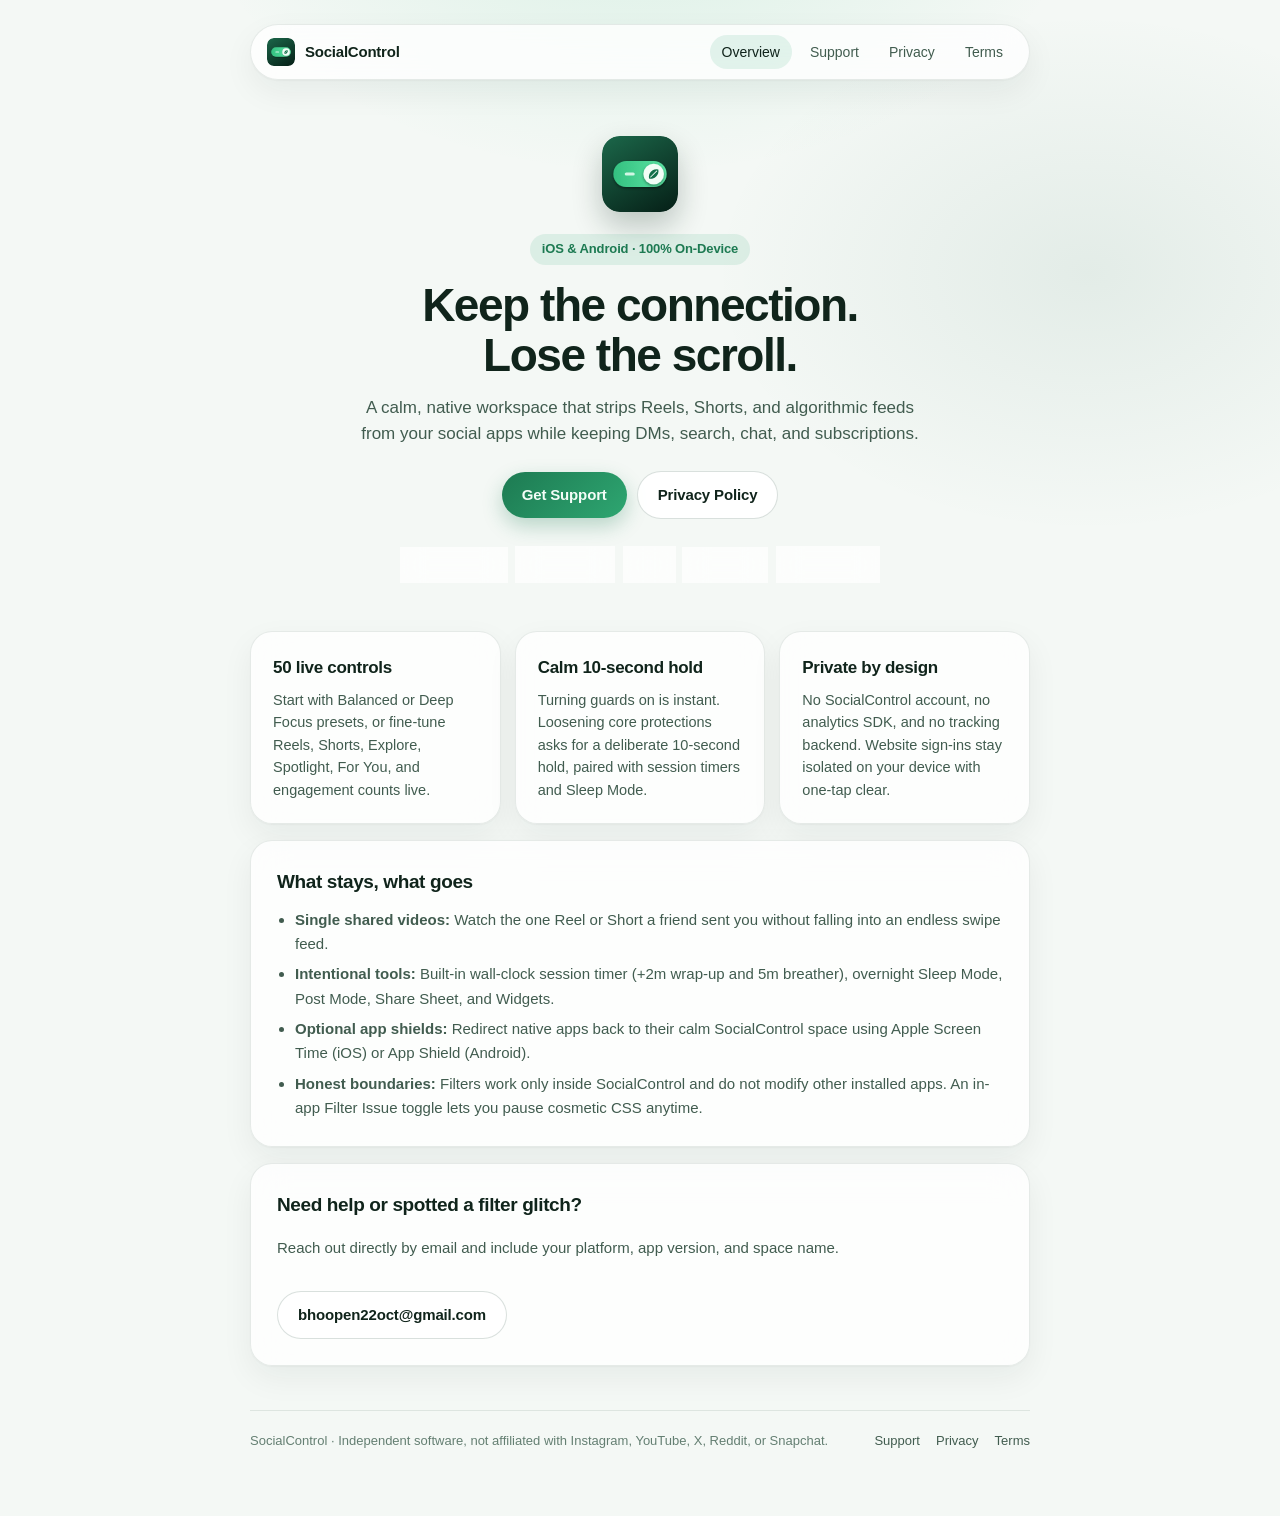
==== index.html @ 46fb8eed "Initial SocialControl landing, support, privacy, and terms site" ====
<!doctype html>
<html lang="en">
<head>
  <meta charset="utf-8">
  <meta name="viewport" content="width=device-width, initial-scale=1">
  <title>SocialControl: Keep the connection. Lose the scroll.</title>
  <meta name="description" content="SocialControl is a calm browsing workspace for iOS and Android that removes Reels, Shorts, and endless feeds while keeping DMs, Search, Chat, and Subscriptions.">
  <link rel="icon" type="image/svg+xml" href="icon.svg">
  <link rel="stylesheet" href="style.css">
</head>
<body>
  <div class="container">
    <header class="topbar">
      <a class="brand" href="./">
        <img src="icon.svg" alt="SocialControl icon">
        <span>SocialControl</span>
      </a>
      <nav class="nav" aria-label="Primary">
        <a href="./" aria-current="page">Overview</a>
        <a href="support.html">Support</a>
        <a href="privacy.html">Privacy</a>
        <a href="terms.html">Terms</a>
      </nav>
    </header>

    <main>
      <section class="hero">
        <img class="hero-icon" src="icon.svg" alt="SocialControl app icon">
        <div class="eyebrow">iOS &amp; Android &middot; 100% On-Device</div>
        <h1>Keep the connection.<br>Lose the scroll.</h1>
        <p class="subtitle">
          A calm, native workspace that strips Reels, Shorts, and algorithmic feeds from your social apps while keeping DMs, search, chat, and subscriptions.
        </p>
        <div class="actions">
          <a class="btn btn-primary" href="support.html">Get Support</a>
          <a class="btn btn-secondary" href="privacy.html">Privacy Policy</a>
        </div>
        <div class="spaces" aria-label="Supported spaces">
          <span class="space-pill"><span class="dot dot-ig"></span>Instagram</span>
          <span class="space-pill"><span class="dot dot-yt"></span>YouTube</span>
          <span class="space-pill"><span class="dot dot-x"></span>X</span>
          <span class="space-pill"><span class="dot dot-rd"></span>Reddit</span>
          <span class="space-pill"><span class="dot dot-sc"></span>Snapchat</span>
        </div>
      </section>

      <section class="grid" aria-label="Key capabilities">
        <article class="card">
          <h2>50 live controls</h2>
          <p>Start with Balanced or Deep Focus presets, or fine-tune Reels, Shorts, Explore, Spotlight, For You, and engagement counts live.</p>
        </article>
        <article class="card">
          <h2>Calm 10-second hold</h2>
          <p>Turning guards on is instant. Loosening core protections asks for a deliberate 10-second hold, paired with session timers and Sleep Mode.</p>
        </article>
        <article class="card">
          <h2>Private by design</h2>
          <p>No SocialControl account, no analytics SDK, and no tracking backend. Website sign-ins stay isolated on your device with one-tap clear.</p>
        </article>
      </section>

      <section class="section-card">
        <h2>What stays, what goes</h2>
        <ul>
          <li><strong>Single shared videos:</strong> Watch the one Reel or Short a friend sent you without falling into an endless swipe feed.</li>
          <li><strong>Intentional tools:</strong> Built-in wall-clock session timer (+2m wrap-up and 5m breather), overnight Sleep Mode, Post Mode, Share Sheet, and Widgets.</li>
          <li><strong>Optional app shields:</strong> Redirect native apps back to their calm SocialControl space using Apple Screen Time (iOS) or App Shield (Android).</li>
          <li><strong>Honest boundaries:</strong> Filters work only inside SocialControl and do not modify other installed apps. An in-app Filter Issue toggle lets you pause cosmetic CSS anytime.</li>
        </ul>
      </section>

      <section class="section-card support-box">
        <div>
          <h2>Need help or spotted a filter glitch?</h2>
          <p>Reach out directly by email and include your platform, app version, and space name.</p>
        </div>
        <a class="btn btn-secondary" href="mailto:bhoopen22oct@gmail.com">bhoopen22oct@gmail.com</a>
      </section>
    </main>

    <footer>
      <span>SocialControl &middot; Independent software, not affiliated with Instagram, YouTube, X, Reddit, or Snapchat.</span>
      <div class="links">
        <a href="support.html">Support</a>
        <a href="privacy.html">Privacy</a>
        <a href="terms.html">Terms</a>
      </div>
    </footer>
  </div>
</body>
</html>
---- style.css ----
:root {
  --bg: #f4f8f5;
  --bg-glow-1: rgba(52, 192, 128, 0.14);
  --bg-glow-2: rgba(26, 98, 70, 0.08);
  --surface: rgba(255, 255, 255, 0.78);
  --surface-strong: rgba(255, 255, 255, 0.92);
  --border: rgba(20, 64, 46, 0.10);
  --border-strong: rgba(20, 64, 46, 0.16);
  --text: #10241b;
  --text-secondary: #415c4f;
  --text-tertiary: #647f72;
  --accent: #1d7a52;
  --accent-bright: #2ea671;
  --accent-soft: rgba(46, 166, 113, 0.12);
  --pill-bg: rgba(255, 255, 255, 0.72);
  --shadow: 0 12px 32px rgba(10, 36, 26, 0.06), 0 1px 2px rgba(10, 36, 26, 0.04);
  --radius-card: 22px;
  --radius-pill: 999px;
}

@media (prefers-color-scheme: dark) {
  :root {
    --bg: #07130e;
    --bg-glow-1: rgba(52, 192, 128, 0.18);
    --bg-glow-2: rgba(26, 98, 70, 0.22);
    --surface: rgba(16, 36, 28, 0.66);
    --surface-strong: rgba(20, 44, 34, 0.86);
    --border: rgba(222, 250, 236, 0.10);
    --border-strong: rgba(222, 250, 236, 0.18);
    --text: #eef9f3;
    --text-secondary: #a8c4b6;
    --text-tertiary: #7b9a8b;
    --accent: #45d18f;
    --accent-bright: #5ce4a4;
    --accent-soft: rgba(69, 209, 143, 0.14);
    --pill-bg: rgba(20, 46, 35, 0.72);
    --shadow: 0 16px 40px rgba(0, 0, 0, 0.36), 0 1px 2px rgba(0, 0, 0, 0.24);
  }
}

*, *::before, *::after {
  box-sizing: border-box;
}

html {
  -webkit-text-size-adjust: 100%;
  color-scheme: light dark;
}

body {
  margin: 0;
  min-height: 100vh;
  font-family: -apple-system, BlinkMacSystemFont, "SF Pro Display", "SF Pro Text", "Segoe UI", Roboto, Helvetica, Arial, sans-serif;
  font-size: 16px;
  line-height: 1.6;
  color: var(--text);
  background:
    radial-gradient(640px 420px at 50% -120px, var(--bg-glow-1), transparent 70%),
    radial-gradient(520px 360px at 85% 18%, var(--bg-glow-2), transparent 72%),
    var(--bg);
  -webkit-font-smoothing: antialiased;
}

a {
  color: var(--accent);
  text-decoration: none;
}

a:hover {
  text-decoration: underline;
  text-underline-offset: 3px;
}

.container {
  width: 100%;
  max-width: 820px;
  margin: 0 auto;
  padding: 24px 20px 64px;
}

/* Top navigation bar */
.topbar {
  display: flex;
  align-items: center;
  justify-content: space-between;
  gap: 16px;
  padding: 10px 14px;
  margin-bottom: 44px;
  background: var(--surface);
  border: 1px solid var(--border);
  border-radius: var(--radius-pill);
  backdrop-filter: blur(18px);
  -webkit-backdrop-filter: blur(18px);
  box-shadow: var(--shadow);
}

.brand {
  display: inline-flex;
  align-items: center;
  gap: 10px;
  color: var(--text);
  font-weight: 650;
  font-size: 15px;
  letter-spacing: -0.015em;
  text-decoration: none;
  padding-left: 2px;
}

.brand:hover {
  text-decoration: none;
}

.brand img {
  width: 28px;
  height: 28px;
  border-radius: 7px;
  display: block;
}

.nav {
  display: flex;
  align-items: center;
  gap: 6px;
  flex-wrap: wrap;
}

.nav a {
  color: var(--text-secondary);
  font-size: 14px;
  font-weight: 500;
  padding: 6px 12px;
  border-radius: var(--radius-pill);
  transition: background 0.15s ease, color 0.15s ease;
}

.nav a:hover,
.nav a[aria-current="page"] {
  color: var(--text);
  background: var(--accent-soft);
  text-decoration: none;
}

/* Hero */
.hero {
  text-align: center;
  padding: 12px 0 36px;
}

.hero-icon {
  width: 76px;
  height: 76px;
  border-radius: 18px;
  box-shadow: 0 14px 30px rgba(7, 36, 26, 0.24);
  margin: 0 auto 22px;
  display: block;
}

.eyebrow {
  display: inline-flex;
  align-items: center;
  gap: 7px;
  padding: 5px 12px;
  border-radius: var(--radius-pill);
  background: var(--accent-soft);
  color: var(--accent);
  font-size: 13px;
  font-weight: 600;
  letter-spacing: -0.01em;
  margin-bottom: 16px;
}

h1 {
  margin: 0 auto 14px;
  max-width: 620px;
  font-size: clamp(32px, 6vw, 46px);
  line-height: 1.08;
  letter-spacing: -0.032em;
  font-weight: 730;
}

.subtitle {
  margin: 0 auto 24px;
  max-width: 560px;
  font-size: 17px;
  line-height: 1.55;
  color: var(--text-secondary);
}

.actions {
  display: flex;
  justify-content: center;
  align-items: center;
  gap: 10px;
  flex-wrap: wrap;
  margin-bottom: 28px;
}

.btn {
  display: inline-flex;
  align-items: center;
  justify-content: center;
  gap: 8px;
  padding: 11px 20px;
  border-radius: var(--radius-pill);
  font-size: 15px;
  font-weight: 600;
  letter-spacing: -0.01em;
  text-decoration: none;
  transition: transform 0.12s ease, opacity 0.15s ease;
}

.btn:hover {
  text-decoration: none;
  transform: translateY(-1px);
}

.btn-primary {
  background: linear-gradient(135deg, #1d7a52, #2ea671);
  color: #f3fdf7;
  box-shadow: 0 8px 20px rgba(29, 122, 82, 0.28);
}

.btn-secondary {
  background: var(--surface-strong);
  color: var(--text);
  border: 1px solid var(--border-strong);
}

/* Platform pills */
.spaces {
  display: flex;
  justify-content: center;
  flex-wrap: wrap;
  gap: 8px;
}

.space-pill {
  display: inline-flex;
  align-items: center;
  gap: 7px;
  padding: 6px 13px;
  border-radius: var(--radius-pill);
  background: var(--pill-bg);
  border: 1px solid var(--border);
  font-size: 13.5px;
  font-weight: 550;
  color: var(--text-secondary);
  backdrop-filter: blur(12px);
  -webkit-backdrop-filter: blur(12px);
}

.dot {
  width: 8px;
  height: 8px;
  border-radius: 50%;
  flex: none;
}

.dot-ig { background: #de407a; }
.dot-yt { background: #d92940; }
.dot-x { background: var(--text); }
.dot-rd { background: #db4f1f; }
.dot-sc { background: #cc9e00; }

/* Glass cards */
.grid {
  display: grid;
  grid-template-columns: repeat(3, minmax(0, 1fr));
  gap: 14px;
  margin-top: 12px;
}

.card {
  padding: 22px;
  border-radius: var(--radius-card);
  background: var(--surface);
  border: 1px solid var(--border);
  backdrop-filter: blur(18px);
  -webkit-backdrop-filter: blur(18px);
  box-shadow: var(--shadow);
}

.card h2 {
  margin: 0 0 8px;
  font-size: 17px;
  font-weight: 660;
  letter-spacing: -0.018em;
}

.card p {
  margin: 0;
  font-size: 14.5px;
  line-height: 1.55;
  color: var(--text-secondary);
}

.section-card {
  margin-top: 16px;
  padding: 26px;
  border-radius: var(--radius-card);
  background: var(--surface);
  border: 1px solid var(--border);
  backdrop-filter: blur(18px);
  -webkit-backdrop-filter: blur(18px);
  box-shadow: var(--shadow);
}

.section-card h2 {
  margin: 0 0 10px;
  font-size: 19px;
  font-weight: 680;
  letter-spacing: -0.02em;
}

.section-card p,
.section-card li {
  color: var(--text-secondary);
  font-size: 15px;
  line-height: 1.62;
}

.section-card ul {
  margin: 10px 0 0;
  padding-left: 18px;
}

.section-card li + li {
  margin-top: 6px;
}

/* Legal / doc pages */
.doc-header {
  margin-bottom: 24px;
}

.doc-header h1 {
  margin: 0 0 8px;
  max-width: none;
  font-size: clamp(28px, 5vw, 36px);
}

.meta {
  font-size: 14px;
  color: var(--text-tertiary);
  margin: 0;
}

.doc-body h2 {
  margin: 26px 0 8px;
  font-size: 18px;
  font-weight: 670;
  letter-spacing: -0.015em;
  color: var(--text);
}

.doc-body h2:first-child {
  margin-top: 0;
}

.doc-body p {
  margin: 0 0 12px;
  color: var(--text-secondary);
  font-size: 15.5px;
  line-height: 1.68;
}

.doc-body p:last-child {
  margin-bottom: 0;
}

code {
  font-family: ui-monospace, SFMono-Regular, Menlo, Monaco, Consolas, monospace;
  font-size: 0.88em;
  padding: 2px 6px;
  border-radius: 6px;
  background: var(--accent-soft);
  color: var(--text);
}

.support-box {
  display: flex;
  align-items: center;
  justify-content: space-between;
  gap: 16px;
  flex-wrap: wrap;
}

/* Footer */
footer {
  margin-top: 44px;
  padding-top: 20px;
  border-top: 1px solid var(--border);
  display: flex;
  align-items: center;
  justify-content: space-between;
  gap: 12px;
  flex-wrap: wrap;
  font-size: 13px;
  color: var(--text-tertiary);
}

footer .links {
  display: flex;
  gap: 16px;
  flex-wrap: wrap;
}

footer a {
  color: var(--text-secondary);
}

@media (max-width: 720px) {
  .grid {
    grid-template-columns: 1fr;
  }
  .topbar {
    border-radius: 20px;
    flex-wrap: wrap;
    margin-bottom: 32px;
  }
  .container {
    padding: 16px 16px 48px;
  }
}
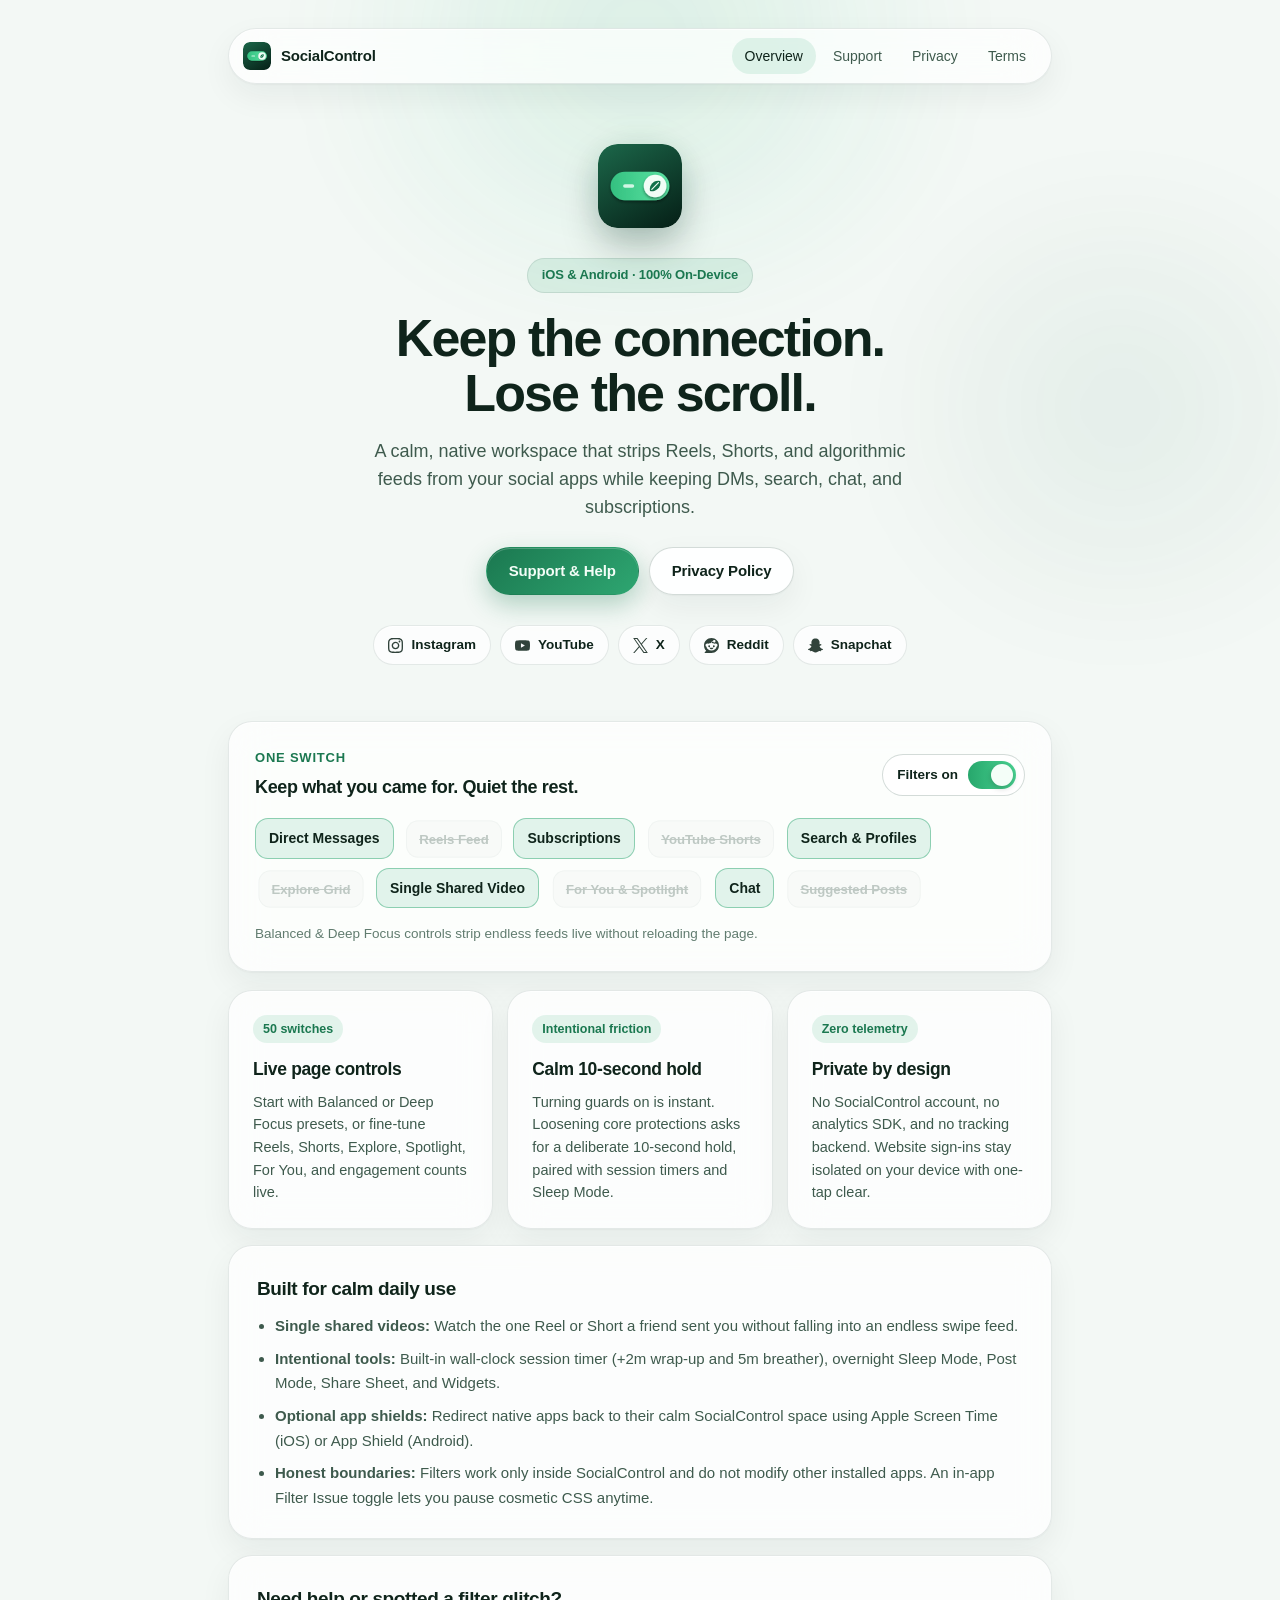
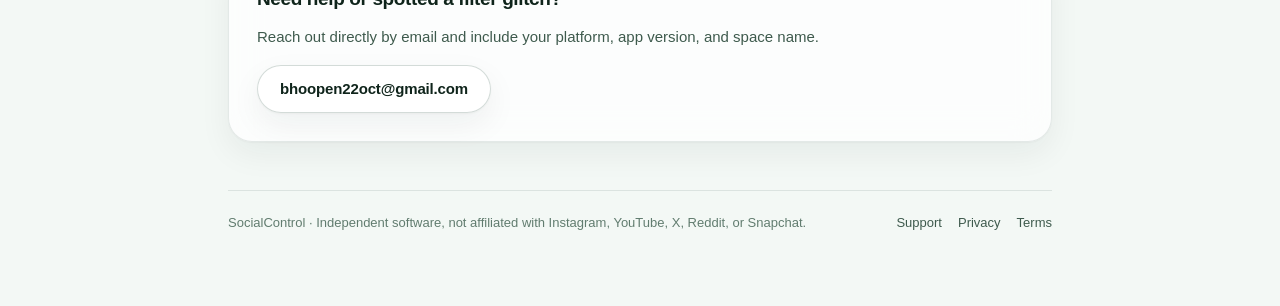
==== commit 59a69fee: "Add monochrome platform icons, responsive layout, animations, and interactive filter switch" ====
--- a/index.html
+++ b/index.html
@@ -9,6 +9,7 @@
   <link rel="stylesheet" href="style.css">
 </head>
 <body>
+  <div class="ambient" aria-hidden="true"></div>
   <div class="container">
     <header class="topbar">
       <a class="brand" href="./">
@@ -25,42 +26,90 @@
 
     <main>
       <section class="hero">
-        <img class="hero-icon" src="icon.svg" alt="SocialControl app icon">
-        <div class="eyebrow">iOS &amp; Android &middot; 100% On-Device</div>
-        <h1>Keep the connection.<br>Lose the scroll.</h1>
-        <p class="subtitle">
+        <div class="hero-icon-wrap enter" style="--d:0ms">
+          <img class="hero-icon" src="icon.svg" alt="SocialControl app icon">
+        </div>
+        <div class="enter" style="--d:70ms">
+          <span class="eyebrow">iOS &amp; Android &middot; 100% On-Device</span>
+        </div>
+        <h1 class="enter" style="--d:130ms">Keep the connection.<br>Lose the scroll.</h1>
+        <p class="subtitle enter" style="--d:190ms">
           A calm, native workspace that strips Reels, Shorts, and algorithmic feeds from your social apps while keeping DMs, search, chat, and subscriptions.
         </p>
-        <div class="actions">
-          <a class="btn btn-primary" href="support.html">Get Support</a>
+        <div class="actions enter" style="--d:250ms">
+          <a class="btn btn-primary" href="support.html">Support &amp; Help</a>
           <a class="btn btn-secondary" href="privacy.html">Privacy Policy</a>
         </div>
-        <div class="spaces" aria-label="Supported spaces">
-          <span class="space-pill"><span class="dot dot-ig"></span>Instagram</span>
-          <span class="space-pill"><span class="dot dot-yt"></span>YouTube</span>
-          <span class="space-pill"><span class="dot dot-x"></span>X</span>
-          <span class="space-pill"><span class="dot dot-rd"></span>Reddit</span>
-          <span class="space-pill"><span class="dot dot-sc"></span>Snapchat</span>
+        <div class="spaces enter" style="--d:310ms" aria-label="Supported spaces">
+          <span class="space-pill">
+            <svg viewBox="0 0 24 24" aria-hidden="true"><path d="M7.0301.084c-1.2768.0602-2.1487.264-2.911.5634-.7888.3075-1.4575.72-2.1228 1.3877-.6652.6677-1.075 1.3368-1.3802 2.127-.2954.7638-.4956 1.6365-.552 2.914-.0564 1.2775-.0689 1.6882-.0626 4.947.0062 3.2586.0206 3.6671.0825 4.9473.061 1.2765.264 2.1482.5635 2.9107.308.7889.72 1.4573 1.388 2.1228.6679.6655 1.3365 1.0743 2.1285 1.38.7632.295 1.6361.4961 2.9134.552 1.2773.056 1.6884.069 4.9462.0627 3.2578-.0062 3.668-.0207 4.9478-.0814 1.28-.0607 2.147-.2652 2.9098-.5633.7889-.3086 1.4578-.72 2.1228-1.3881.665-.6682 1.0745-1.3378 1.3795-2.1284.2957-.7632.4966-1.636.552-2.9124.056-1.2809.0692-1.6898.063-4.948-.0063-3.2583-.021-3.6668-.0817-4.9465-.0607-1.2797-.264-2.1487-.5633-2.9117-.3084-.7889-.72-1.4568-1.3876-2.1228C21.2982 1.33 20.628.9208 19.8378.6165 19.074.321 18.2017.1197 16.9244.0645 15.6471.0093 15.236-.005 11.977.0014 8.718.0076 8.31.0215 7.0301.0839m.1402 21.6932c-1.17-.0509-1.8053-.2453-2.2287-.408-.5606-.216-.96-.4771-1.3819-.895-.422-.4178-.6811-.8186-.9-1.378-.1644-.4234-.3624-1.058-.4171-2.228-.0595-1.2645-.072-1.6442-.079-4.848-.007-3.2037.0053-3.583.0607-4.848.05-1.169.2456-1.805.408-2.2282.216-.5613.4762-.96.895-1.3816.4188-.4217.8184-.6814 1.3783-.9003.423-.1651 1.0575-.3614 2.227-.4171 1.2655-.06 1.6447-.072 4.848-.079 3.2033-.007 3.5835.005 4.8495.0608 1.169.0508 1.8053.2445 2.228.408.5608.216.96.4754 1.3816.895.4217.4194.6816.8176.9005 1.3787.1653.4217.3617 1.056.4169 2.2263.0602 1.2655.0739 1.645.0796 4.848.0058 3.203-.0055 3.5834-.061 4.848-.051 1.17-.245 1.8055-.408 2.2294-.216.5604-.4763.96-.8954 1.3814-.419.4215-.8181.6811-1.3783.9-.4224.1649-1.0577.3617-2.2262.4174-1.2656.0595-1.6448.072-4.8493.079-3.2045.007-3.5825-.006-4.848-.0608M16.953 5.5864A1.44 1.44 0 1 0 18.39 4.144a1.44 1.44 0 0 0-1.437 1.4424M5.8385 12.012c.0067 3.4032 2.7706 6.1557 6.173 6.1493 3.4026-.0065 6.157-2.7701 6.1506-6.1733-.0065-3.4032-2.771-6.1565-6.174-6.1498-3.403.0067-6.156 2.771-6.1496 6.1738M8 12.0077a4 4 0 1 1 4.008 3.9921A3.9996 3.9996 0 0 1 8 12.0077"/></svg>
+            Instagram
+          </span>
+          <span class="space-pill">
+            <svg viewBox="0 0 24 24" aria-hidden="true"><path d="M23.498 6.186a3.016 3.016 0 0 0-2.122-2.136C19.505 3.545 12 3.545 12 3.545s-7.505 0-9.377.505A3.017 3.017 0 0 0 .502 6.186C0 8.07 0 12 0 12s0 3.93.502 5.814a3.016 3.016 0 0 0 2.122 2.136c1.871.505 9.376.505 9.376.505s7.505 0 9.377-.505a3.015 3.015 0 0 0 2.122-2.136C24 15.93 24 12 24 12s0-3.93-.502-5.814zM9.545 15.568V8.432L15.818 12l-6.273 3.568z"/></svg>
+            YouTube
+          </span>
+          <span class="space-pill">
+            <svg viewBox="0 0 24 24" aria-hidden="true"><path d="M14.234 10.162 22.977 0h-2.072l-7.591 8.824L7.251 0H.258l9.168 13.343L.258 24H2.33l8.016-9.318L16.749 24h6.993zm-2.837 3.299-.929-1.329L3.076 1.56h3.182l5.965 8.532.929 1.329 7.754 11.09h-3.182z"/></svg>
+            X
+          </span>
+          <span class="space-pill">
+            <svg viewBox="0 0 24 24" aria-hidden="true"><path d="M12 0C5.373 0 0 5.373 0 12c0 3.314 1.343 6.314 3.515 8.485l-2.286 2.286C.775 23.225 1.097 24 1.738 24H12c6.627 0 12-5.373 12-12S18.627 0 12 0Zm4.388 3.199c1.104 0 1.999.895 1.999 1.999 0 1.105-.895 2-1.999 2-.946 0-1.739-.657-1.947-1.539v.002c-1.147.162-2.032 1.15-2.032 2.341v.007c1.776.067 3.4.567 4.686 1.363.473-.363 1.064-.58 1.707-.58 1.547 0 2.802 1.254 2.802 2.802 0 1.117-.655 2.081-1.601 2.531-.088 3.256-3.637 5.876-7.997 5.876-4.361 0-7.905-2.617-7.998-5.87-.954-.447-1.614-1.415-1.614-2.538 0-1.548 1.255-2.802 2.803-2.802.645 0 1.239.218 1.712.585 1.275-.79 2.881-1.291 4.64-1.365v-.01c0-1.663 1.263-3.034 2.88-3.207.188-.911.993-1.595 1.959-1.595Zm-8.085 8.376c-.784 0-1.459.78-1.506 1.797-.047 1.016.64 1.429 1.426 1.429.786 0 1.371-.369 1.418-1.385.047-1.017-.553-1.841-1.338-1.841Zm7.406 0c-.786 0-1.385.824-1.338 1.841.047 1.017.634 1.385 1.418 1.385.785 0 1.473-.413 1.426-1.429-.046-1.017-.721-1.797-1.506-1.797Zm-3.703 4.013c-.974 0-1.907.048-2.77.135-.147.015-.241.168-.183.305.483 1.154 1.622 1.964 2.953 1.964 1.33 0 2.47-.81 2.953-1.964.057-.137-.037-.29-.184-.305-.863-.087-1.795-.135-2.769-.135Z"/></svg>
+            Reddit
+          </span>
+          <span class="space-pill">
+            <svg viewBox="0 0 24 24" aria-hidden="true"><path d="M12.206.793c.99 0 4.347.276 5.93 3.821.529 1.193.403 3.219.299 4.847l-.003.06c-.012.18-.022.345-.03.51.075.045.203.09.401.09.3-.016.659-.12 1.033-.301.165-.088.344-.104.464-.104.182 0 .359.029.509.09.45.149.734.479.734.838.015.449-.39.839-1.213 1.168-.089.029-.209.075-.344.119-.45.135-1.139.36-1.333.81-.09.224-.061.524.12.868l.015.015c.06.136 1.526 3.475 4.791 4.014.255.044.435.27.42.509 0 .075-.015.149-.045.225-.24.569-1.273.988-3.146 1.271-.059.091-.12.375-.164.57-.029.179-.074.36-.134.553-.076.271-.27.405-.555.405h-.03c-.135 0-.313-.031-.538-.074-.36-.075-.765-.135-1.273-.135-.3 0-.599.015-.913.074-.6.104-1.123.464-1.723.884-.853.599-1.826 1.288-3.294 1.288-.06 0-.119-.015-.18-.015h-.149c-1.468 0-2.427-.675-3.279-1.288-.599-.42-1.107-.779-1.707-.884-.314-.045-.629-.074-.928-.074-.54 0-.958.089-1.272.149-.211.043-.391.074-.54.074-.374 0-.523-.224-.583-.42-.061-.192-.09-.389-.135-.567-.046-.181-.105-.494-.166-.57-1.918-.222-2.95-.642-3.189-1.226-.031-.063-.052-.15-.055-.225-.015-.243.165-.465.42-.509 3.264-.54 4.73-3.879 4.791-4.02l.016-.029c.18-.345.224-.645.119-.869-.195-.434-.884-.658-1.332-.809-.121-.029-.24-.074-.346-.119-1.107-.435-1.257-.93-1.197-1.273.09-.479.674-.793 1.168-.793.146 0 .27.029.383.074.42.194.789.3 1.104.3.234 0 .384-.06.465-.105l-.046-.569c-.098-1.626-.225-3.651.307-4.837C7.392 1.077 10.739.807 11.727.807l.419-.015h.06z"/></svg>
+            Snapchat
+          </span>
         </div>
       </section>
 
+      <section class="preview-card is-filtered" id="switchPreview" data-reveal>
+        <div class="preview-head">
+          <div>
+            <p class="preview-label">One switch</p>
+            <h2 class="preview-title">Keep what you came for. Quiet the rest.</h2>
+          </div>
+          <button type="button" class="switch-btn" id="demoSwitch" aria-pressed="true">
+            <span id="demoSwitchText">Filters on</span>
+            <span class="switch-track" aria-hidden="true"><span class="switch-knob"></span></span>
+          </button>
+        </div>
+        <div class="feed-chips">
+          <span class="chip chip-keep">Direct Messages</span>
+          <span class="chip chip-noise">Reels Feed</span>
+          <span class="chip chip-keep">Subscriptions</span>
+          <span class="chip chip-noise">YouTube Shorts</span>
+          <span class="chip chip-keep">Search &amp; Profiles</span>
+          <span class="chip chip-noise">Explore Grid</span>
+          <span class="chip chip-keep">Single Shared Video</span>
+          <span class="chip chip-noise">For You &amp; Spotlight</span>
+          <span class="chip chip-keep">Chat</span>
+          <span class="chip chip-noise">Suggested Posts</span>
+        </div>
+        <p class="preview-caption" id="demoCaption">Balanced &amp; Deep Focus controls strip endless feeds live without reloading the page.</p>
+      </section>
+
       <section class="grid" aria-label="Key capabilities">
-        <article class="card">
-          <h2>50 live controls</h2>
+        <article class="card" data-reveal style="--rd:40ms">
+          <span class="card-kicker">50 switches</span>
+          <h2>Live page controls</h2>
           <p>Start with Balanced or Deep Focus presets, or fine-tune Reels, Shorts, Explore, Spotlight, For You, and engagement counts live.</p>
         </article>
-        <article class="card">
+        <article class="card" data-reveal style="--rd:110ms">
+          <span class="card-kicker">Intentional friction</span>
           <h2>Calm 10-second hold</h2>
           <p>Turning guards on is instant. Loosening core protections asks for a deliberate 10-second hold, paired with session timers and Sleep Mode.</p>
         </article>
-        <article class="card">
+        <article class="card" data-reveal style="--rd:180ms">
+          <span class="card-kicker">Zero telemetry</span>
           <h2>Private by design</h2>
           <p>No SocialControl account, no analytics SDK, and no tracking backend. Website sign-ins stay isolated on your device with one-tap clear.</p>
         </article>
       </section>
 
-      <section class="section-card">
-        <h2>What stays, what goes</h2>
+      <section class="section-card" data-reveal>
+        <h2>Built for calm daily use</h2>
         <ul>
           <li><strong>Single shared videos:</strong> Watch the one Reel or Short a friend sent you without falling into an endless swipe feed.</li>
           <li><strong>Intentional tools:</strong> Built-in wall-clock session timer (+2m wrap-up and 5m breather), overnight Sleep Mode, Post Mode, Share Sheet, and Widgets.</li>
@@ -69,7 +118,7 @@
         </ul>
       </section>
 
-      <section class="section-card support-box">
+      <section class="section-card support-box" data-reveal>
         <div>
           <h2>Need help or spotted a filter glitch?</h2>
           <p>Reach out directly by email and include your platform, app version, and space name.</p>
@@ -87,5 +136,42 @@
       </div>
     </footer>
   </div>
+
+  <script>
+    (function () {
+      document.documentElement.classList.add("js-ready");
+
+      var revealNodes = document.querySelectorAll("[data-reveal]");
+      if ("IntersectionObserver" in window) {
+        var io = new IntersectionObserver(function (entries) {
+          entries.forEach(function (entry) {
+            if (entry.isIntersecting) {
+              entry.target.classList.add("is-visible");
+              io.unobserve(entry.target);
+            }
+          });
+        }, { threshold: 0.12, rootMargin: "0px 0px -24px 0px" });
+        revealNodes.forEach(function (el) { io.observe(el); });
+      } else {
+        revealNodes.forEach(function (el) { el.classList.add("is-visible"); });
+      }
+
+      var btn = document.getElementById("demoSwitch");
+      var card = document.getElementById("switchPreview");
+      var text = document.getElementById("demoSwitchText");
+      var caption = document.getElementById("demoCaption");
+      if (btn && card) {
+        btn.addEventListener("click", function () {
+          var next = btn.getAttribute("aria-pressed") !== "true";
+          btn.setAttribute("aria-pressed", String(next));
+          card.classList.toggle("is-filtered", next);
+          text.textContent = next ? "Filters on" : "Standard feed";
+          caption.textContent = next
+            ? "Balanced & Deep Focus controls strip endless feeds live without reloading the page."
+            : "Without filters, short-form feeds and algorithmic recommendations compete for attention.";
+        });
+      }
+    })();
+  </script>
 </body>
 </html>
--- a/style.css
+++ b/style.css
@@ -1,40 +1,53 @@
 :root {
-  --bg: #f4f8f5;
-  --bg-glow-1: rgba(52, 192, 128, 0.14);
-  --bg-glow-2: rgba(26, 98, 70, 0.08);
-  --surface: rgba(255, 255, 255, 0.78);
+  --bg: #f3f8f5;
+  --bg-glow-1: rgba(52, 192, 128, 0.16);
+  --bg-glow-2: rgba(26, 98, 70, 0.09);
+  --surface: rgba(255, 255, 255, 0.74);
+  --surface-hover: rgba(255, 255, 255, 0.90);
   --surface-strong: rgba(255, 255, 255, 0.92);
-  --border: rgba(20, 64, 46, 0.10);
-  --border-strong: rgba(20, 64, 46, 0.16);
-  --text: #10241b;
-  --text-secondary: #415c4f;
-  --text-tertiary: #647f72;
-  --accent: #1d7a52;
+  --border: rgba(16, 56, 40, 0.10);
+  --border-strong: rgba(16, 56, 40, 0.18);
+  --highlight: rgba(255, 255, 255, 0.75);
+  --text: #0f241b;
+  --text-secondary: #3e5a4d;
+  --text-tertiary: #617c6f;
+  --accent: #1b7850;
   --accent-bright: #2ea671;
-  --accent-soft: rgba(46, 166, 113, 0.12);
-  --pill-bg: rgba(255, 255, 255, 0.72);
+  --accent-soft: rgba(46, 166, 113, 0.13);
+  --accent-glow: rgba(46, 166, 113, 0.28);
+  --pill-bg: rgba(255, 255, 255, 0.74);
+  --track-off: rgba(16, 48, 35, 0.16);
+  --danger-soft: rgba(16, 36, 27, 0.06);
   --shadow: 0 12px 32px rgba(10, 36, 26, 0.06), 0 1px 2px rgba(10, 36, 26, 0.04);
-  --radius-card: 22px;
+  --shadow-hover: 0 20px 44px rgba(10, 36, 26, 0.11), 0 2px 6px rgba(10, 36, 26, 0.05);
+  --radius-card: 24px;
   --radius-pill: 999px;
+  --ease-spring: cubic-bezier(0.22, 1, 0.36, 1);
 }
 
 @media (prefers-color-scheme: dark) {
   :root {
-    --bg: #07130e;
-    --bg-glow-1: rgba(52, 192, 128, 0.18);
-    --bg-glow-2: rgba(26, 98, 70, 0.22);
-    --surface: rgba(16, 36, 28, 0.66);
-    --surface-strong: rgba(20, 44, 34, 0.86);
+    --bg: #06120d;
+    --bg-glow-1: rgba(52, 192, 128, 0.20);
+    --bg-glow-2: rgba(26, 98, 70, 0.24);
+    --surface: rgba(14, 34, 26, 0.66);
+    --surface-hover: rgba(18, 43, 33, 0.80);
+    --surface-strong: rgba(20, 46, 35, 0.88);
     --border: rgba(222, 250, 236, 0.10);
-    --border-strong: rgba(222, 250, 236, 0.18);
+    --border-strong: rgba(222, 250, 236, 0.20);
+    --highlight: rgba(222, 250, 236, 0.08);
     --text: #eef9f3;
-    --text-secondary: #a8c4b6;
-    --text-tertiary: #7b9a8b;
+    --text-secondary: #a4c2b3;
+    --text-tertiary: #759586;
     --accent: #45d18f;
     --accent-bright: #5ce4a4;
-    --accent-soft: rgba(69, 209, 143, 0.14);
-    --pill-bg: rgba(20, 46, 35, 0.72);
+    --accent-soft: rgba(69, 209, 143, 0.15);
+    --accent-glow: rgba(69, 209, 143, 0.34);
+    --pill-bg: rgba(18, 43, 33, 0.72);
+    --track-off: rgba(222, 250, 236, 0.16);
+    --danger-soft: rgba(222, 250, 236, 0.06);
     --shadow: 0 16px 40px rgba(0, 0, 0, 0.36), 0 1px 2px rgba(0, 0, 0, 0.24);
+    --shadow-hover: 0 24px 52px rgba(0, 0, 0, 0.48), 0 2px 8px rgba(0, 0, 0, 0.30);
   }
 }
 
@@ -45,6 +58,7 @@
 html {
   -webkit-text-size-adjust: 100%;
   color-scheme: light dark;
+  scroll-behavior: smooth;
 }
 
 body {
@@ -54,11 +68,58 @@
   font-size: 16px;
   line-height: 1.6;
   color: var(--text);
-  background:
-    radial-gradient(640px 420px at 50% -120px, var(--bg-glow-1), transparent 70%),
-    radial-gradient(520px 360px at 85% 18%, var(--bg-glow-2), transparent 72%),
-    var(--bg);
+  background: var(--bg);
   -webkit-font-smoothing: antialiased;
+  overflow-x: hidden;
+  position: relative;
+}
+
+/* Soft ambient background aura */
+.ambient {
+  position: fixed;
+  inset: 0;
+  z-index: -1;
+  pointer-events: none;
+  overflow: hidden;
+}
+
+.ambient::before,
+.ambient::after {
+  content: "";
+  position: absolute;
+  border-radius: 50%;
+  filter: blur(72px);
+  opacity: 0.9;
+  will-change: transform;
+}
+
+.ambient::before {
+  width: min(760px, 110vw);
+  height: 440px;
+  top: -180px;
+  left: 50%;
+  transform: translateX(-50%);
+  background: radial-gradient(circle, var(--bg-glow-1) 0%, transparent 72%);
+  animation: driftA 16s ease-in-out infinite alternate;
+}
+
+.ambient::after {
+  width: min(560px, 90vw);
+  height: 420px;
+  top: 22%;
+  right: -120px;
+  background: radial-gradient(circle, var(--bg-glow-2) 0%, transparent 72%);
+  animation: driftB 20s ease-in-out infinite alternate;
+}
+
+@keyframes driftA {
+  0% { transform: translate(-50%, 0) scale(1); }
+  100% { transform: translate(-46%, 24px) scale(1.06); }
+}
+
+@keyframes driftB {
+  0% { transform: translate(0, 0) scale(1); }
+  100% { transform: translate(-36px, -28px) scale(1.08); }
 }
 
 a {
@@ -73,25 +134,29 @@
 
 .container {
   width: 100%;
-  max-width: 820px;
+  max-width: 880px;
   margin: 0 auto;
-  padding: 24px 20px 64px;
-}
-
-/* Top navigation bar */
+  padding: clamp(16px, 3vw, 28px) clamp(16px, 4vw, 28px) 72px;
+}
+
+/* Sticky Liquid Glass Topbar */
 .topbar {
+  position: sticky;
+  top: 14px;
+  z-index: 20;
   display: flex;
   align-items: center;
   justify-content: space-between;
-  gap: 16px;
-  padding: 10px 14px;
-  margin-bottom: 44px;
+  gap: 12px;
+  padding: 9px 12px;
+  margin-bottom: clamp(32px, 6vw, 52px);
   background: var(--surface);
   border: 1px solid var(--border);
+  box-shadow: inset 0 1px 0 var(--highlight), var(--shadow);
   border-radius: var(--radius-pill);
-  backdrop-filter: blur(18px);
-  -webkit-backdrop-filter: blur(18px);
-  box-shadow: var(--shadow);
+  backdrop-filter: blur(22px) saturate(150%);
+  -webkit-backdrop-filter: blur(22px) saturate(150%);
+  transition: background 0.25s var(--ease-spring), border-color 0.25s var(--ease-spring), box-shadow 0.25s var(--ease-spring);
 }
 
 .brand {
@@ -99,11 +164,12 @@
   align-items: center;
   gap: 10px;
   color: var(--text);
-  font-weight: 650;
+  font-weight: 660;
   font-size: 15px;
   letter-spacing: -0.015em;
   text-decoration: none;
-  padding-left: 2px;
+  padding: 2px 6px 2px 2px;
+  flex-shrink: 0;
 }
 
 .brand:hover {
@@ -115,22 +181,28 @@
   height: 28px;
   border-radius: 7px;
   display: block;
+  transition: transform 0.3s var(--ease-spring);
+}
+
+.brand:hover img {
+  transform: scale(1.06) rotate(-3deg);
 }
 
 .nav {
   display: flex;
   align-items: center;
-  gap: 6px;
+  gap: 4px;
   flex-wrap: wrap;
+  justify-content: flex-end;
 }
 
 .nav a {
   color: var(--text-secondary);
   font-size: 14px;
-  font-weight: 500;
-  padding: 6px 12px;
+  font-weight: 520;
+  padding: 7px 13px;
   border-radius: var(--radius-pill);
-  transition: background 0.15s ease, color 0.15s ease;
+  transition: background 0.2s var(--ease-spring), color 0.2s var(--ease-spring), transform 0.15s var(--ease-spring);
 }
 
 .nav a:hover,
@@ -138,51 +210,111 @@
   color: var(--text);
   background: var(--accent-soft);
   text-decoration: none;
+}
+
+.nav a:active {
+  transform: scale(0.96);
+}
+
+/* Entrance animation */
+.enter {
+  opacity: 0;
+  transform: translateY(16px);
+  animation: fadeUp 0.7s var(--ease-spring) forwards;
+  animation-delay: var(--d, 0ms);
+}
+
+@keyframes fadeUp {
+  to {
+    opacity: 1;
+    transform: translateY(0);
+  }
+}
+
+/* Scroll reveal (progressive enhancement) */
+.js-ready [data-reveal] {
+  opacity: 0;
+  transform: translateY(20px);
+  transition: opacity 0.65s var(--ease-spring), transform 0.65s var(--ease-spring);
+  transition-delay: var(--rd, 0ms);
+}
+
+.js-ready [data-reveal].is-visible {
+  opacity: 1;
+  transform: translateY(0);
 }
 
 /* Hero */
 .hero {
   text-align: center;
-  padding: 12px 0 36px;
+  padding: 8px 0 clamp(28px, 5vw, 44px);
+}
+
+.hero-icon-wrap {
+  position: relative;
+  display: inline-block;
+  margin-bottom: 22px;
+}
+
+.hero-icon-wrap::before {
+  content: "";
+  position: absolute;
+  inset: -10px;
+  border-radius: 28px;
+  background: radial-gradient(circle, var(--accent-glow) 0%, transparent 70%);
+  filter: blur(16px);
+  z-index: -1;
+  animation: pulseGlow 5s ease-in-out infinite alternate;
+}
+
+@keyframes pulseGlow {
+  0% { opacity: 0.55; transform: scale(0.95); }
+  100% { opacity: 0.95; transform: scale(1.08); }
 }
 
 .hero-icon {
-  width: 76px;
-  height: 76px;
-  border-radius: 18px;
-  box-shadow: 0 14px 30px rgba(7, 36, 26, 0.24);
-  margin: 0 auto 22px;
+  width: clamp(72px, 14vw, 84px);
+  height: clamp(72px, 14vw, 84px);
+  border-radius: 20px;
+  box-shadow: 0 18px 36px rgba(7, 36, 26, 0.26);
   display: block;
+  transition: transform 0.45s var(--ease-spring), box-shadow 0.45s var(--ease-spring);
+}
+
+.hero-icon:hover {
+  transform: translateY(-4px) scale(1.03);
+  box-shadow: 0 24px 44px rgba(7, 36, 26, 0.34);
 }
 
 .eyebrow {
   display: inline-flex;
   align-items: center;
-  gap: 7px;
-  padding: 5px 12px;
+  gap: 8px;
+  padding: 6px 14px;
   border-radius: var(--radius-pill);
   background: var(--accent-soft);
+  border: 1px solid var(--border);
   color: var(--accent);
   font-size: 13px;
   font-weight: 600;
   letter-spacing: -0.01em;
-  margin-bottom: 16px;
+  margin-bottom: 18px;
 }
 
 h1 {
-  margin: 0 auto 14px;
-  max-width: 620px;
-  font-size: clamp(32px, 6vw, 46px);
-  line-height: 1.08;
-  letter-spacing: -0.032em;
-  font-weight: 730;
+  margin: 0 auto 16px;
+  max-width: 660px;
+  font-size: clamp(34px, 6.8vw, 52px);
+  line-height: 1.06;
+  letter-spacing: -0.036em;
+  font-weight: 740;
 }
 
 .subtitle {
-  margin: 0 auto 24px;
-  max-width: 560px;
-  font-size: 17px;
-  line-height: 1.55;
+  margin: 0 auto 26px;
+  max-width: 580px;
+  font-size: clamp(16px, 2.4vw, 18px);
+  line-height: 1.56;
   color: var(--text-secondary);
 }
 
@@ -192,7 +324,7 @@
   align-items: center;
   gap: 10px;
   flex-wrap: wrap;
-  margin-bottom: 28px;
+  margin-bottom: 30px;
 }
 
 .btn {
@@ -200,109 +332,290 @@
   align-items: center;
   justify-content: center;
   gap: 8px;
-  padding: 11px 20px;
+  min-height: 44px;
+  padding: 11px 22px;
   border-radius: var(--radius-pill);
   font-size: 15px;
   font-weight: 600;
   letter-spacing: -0.01em;
   text-decoration: none;
-  transition: transform 0.12s ease, opacity 0.15s ease;
+  cursor: pointer;
+  border: 1px solid transparent;
+  transition: transform 0.22s var(--ease-spring), box-shadow 0.22s var(--ease-spring), background 0.22s var(--ease-spring), border-color 0.22s var(--ease-spring);
 }
 
 .btn:hover {
   text-decoration: none;
-  transform: translateY(-1px);
+  transform: translateY(-2px);
+}
+
+.btn:active {
+  transform: translateY(0) scale(0.97);
 }
 
 .btn-primary {
-  background: linear-gradient(135deg, #1d7a52, #2ea671);
+  background: linear-gradient(135deg, #1b7850, #2ea671);
   color: #f3fdf7;
-  box-shadow: 0 8px 20px rgba(29, 122, 82, 0.28);
+  box-shadow: 0 10px 24px rgba(27, 120, 80, 0.30), inset 0 1px 0 rgba(255, 255, 255, 0.22);
+}
+
+.btn-primary:hover {
+  box-shadow: 0 14px 30px rgba(27, 120, 80, 0.40), inset 0 1px 0 rgba(255, 255, 255, 0.26);
 }
 
 .btn-secondary {
   background: var(--surface-strong);
   color: var(--text);
-  border: 1px solid var(--border-strong);
-}
-
-/* Platform pills */
+  border-color: var(--border-strong);
+  box-shadow: var(--shadow);
+}
+
+.btn-secondary:hover {
+  background: var(--surface-hover);
+  box-shadow: var(--shadow-hover);
+}
+
+/* Supported Spaces (real monochrome vector icons, zero color dots) */
 .spaces {
   display: flex;
   justify-content: center;
   flex-wrap: wrap;
-  gap: 8px;
+  gap: 9px;
 }
 
 .space-pill {
   display: inline-flex;
   align-items: center;
-  gap: 7px;
-  padding: 6px 13px;
+  gap: 8px;
+  padding: 8px 14px;
   border-radius: var(--radius-pill);
   background: var(--pill-bg);
   border: 1px solid var(--border);
+  box-shadow: inset 0 1px 0 var(--highlight);
   font-size: 13.5px;
+  font-weight: 560;
+  color: var(--text);
+  backdrop-filter: blur(14px);
+  -webkit-backdrop-filter: blur(14px);
+  transition: transform 0.25s var(--ease-spring), border-color 0.25s var(--ease-spring), background 0.25s var(--ease-spring), box-shadow 0.25s var(--ease-spring);
+}
+
+.space-pill svg {
+  width: 15px;
+  height: 15px;
+  fill: currentColor;
+  opacity: 0.86;
+  flex: none;
+  transition: transform 0.25s var(--ease-spring), opacity 0.2s ease;
+}
+
+.space-pill:hover {
+  transform: translateY(-2px);
+  border-color: var(--border-strong);
+  background: var(--surface-hover);
+  box-shadow: var(--shadow);
+}
+
+.space-pill:hover svg {
+  opacity: 1;
+  transform: scale(1.08);
+}
+
+/* Interactive "One Switch" Preview */
+.preview-card {
+  margin: 12px 0 18px;
+  padding: clamp(18px, 3vw, 26px);
+  border-radius: var(--radius-card);
+  background: var(--surface);
+  border: 1px solid var(--border);
+  backdrop-filter: blur(20px) saturate(145%);
+  -webkit-backdrop-filter: blur(20px) saturate(145%);
+  box-shadow: inset 0 1px 0 var(--highlight), var(--shadow);
+}
+
+.preview-head {
+  display: flex;
+  align-items: center;
+  justify-content: space-between;
+  gap: 16px;
+  flex-wrap: wrap;
+  margin-bottom: 18px;
+}
+
+.preview-label {
+  font-size: 13px;
+  font-weight: 600;
+  text-transform: uppercase;
+  letter-spacing: 0.06em;
+  color: var(--accent);
+  margin: 0 0 4px;
+}
+
+.preview-title {
+  margin: 0;
+  font-size: 18px;
+  font-weight: 680;
+  letter-spacing: -0.02em;
+}
+
+.switch-btn {
+  display: inline-flex;
+  align-items: center;
+  gap: 10px;
+  padding: 6px 8px 6px 14px;
+  border-radius: var(--radius-pill);
+  border: 1px solid var(--border-strong);
+  background: var(--surface-strong);
+  color: var(--text);
+  font: inherit;
+  font-size: 13.5px;
+  font-weight: 600;
+  cursor: pointer;
+  transition: border-color 0.2s ease, transform 0.18s var(--ease-spring);
+}
+
+.switch-btn:active {
+  transform: scale(0.97);
+}
+
+.switch-track {
+  position: relative;
+  width: 48px;
+  height: 28px;
+  border-radius: 999px;
+  background: var(--track-off);
+  transition: background 0.35s var(--ease-spring);
+}
+
+.switch-btn[aria-pressed="true"] .switch-track {
+  background: linear-gradient(90deg, #27a76c, #49d492);
+}
+
+.switch-knob {
+  position: absolute;
+  top: 3px;
+  left: 3px;
+  width: 22px;
+  height: 22px;
+  border-radius: 50%;
+  background: #f4fef8;
+  box-shadow: 0 2px 6px rgba(0, 0, 0, 0.22);
+  transition: transform 0.35s var(--ease-spring);
+}
+
+.switch-btn[aria-pressed="true"] .switch-knob {
+  transform: translateX(20px);
+}
+
+.feed-chips {
+  display: flex;
+  flex-wrap: wrap;
+  gap: 9px;
+}
+
+.chip {
+  display: inline-flex;
+  align-items: center;
+  gap: 7px;
+  padding: 8px 13px;
+  border-radius: 13px;
+  font-size: 14px;
   font-weight: 550;
+  border: 1px solid var(--border);
+  background: var(--surface-strong);
+  color: var(--text);
+  transition: opacity 0.35s var(--ease-spring), transform 0.35s var(--ease-spring), background 0.3s ease, border-color 0.3s ease, color 0.3s ease;
+}
+
+.chip-keep {
+  border-color: rgba(46, 166, 113, 0.30);
+  background: var(--accent-soft);
+  color: var(--text);
+}
+
+.chip-noise {
+  background: var(--danger-soft);
   color: var(--text-secondary);
-  backdrop-filter: blur(12px);
-  -webkit-backdrop-filter: blur(12px);
-}
-
-.dot {
-  width: 8px;
-  height: 8px;
-  border-radius: 50%;
-  flex: none;
-}
-
-.dot-ig { background: #de407a; }
-.dot-yt { background: #d92940; }
-.dot-x { background: var(--text); }
-.dot-rd { background: #db4f1f; }
-.dot-sc { background: #cc9e00; }
-
-/* Glass cards */
+}
+
+.preview-card.is-filtered .chip-noise {
+  opacity: 0.32;
+  transform: scale(0.94);
+  text-decoration: line-through;
+}
+
+.preview-card.is-filtered .chip-keep {
+  transform: translateY(-1px);
+  border-color: rgba(46, 166, 113, 0.48);
+}
+
+.preview-caption {
+  margin: 14px 0 0;
+  font-size: 13.5px;
+  color: var(--text-tertiary);
+}
+
+/* Feature grid */
 .grid {
   display: grid;
   grid-template-columns: repeat(3, minmax(0, 1fr));
   gap: 14px;
-  margin-top: 12px;
+  margin-top: 14px;
 }
 
 .card {
-  padding: 22px;
+  padding: 24px;
   border-radius: var(--radius-card);
   background: var(--surface);
   border: 1px solid var(--border);
   backdrop-filter: blur(18px);
   -webkit-backdrop-filter: blur(18px);
-  box-shadow: var(--shadow);
+  box-shadow: inset 0 1px 0 var(--highlight), var(--shadow);
+  transition: transform 0.3s var(--ease-spring), box-shadow 0.3s var(--ease-spring), border-color 0.3s var(--ease-spring), background 0.3s var(--ease-spring);
+}
+
+.card:hover {
+  transform: translateY(-4px);
+  border-color: var(--border-strong);
+  background: var(--surface-hover);
+  box-shadow: inset 0 1px 0 var(--highlight), var(--shadow-hover);
+}
+
+.card-kicker {
+  display: inline-block;
+  font-size: 12.5px;
+  font-weight: 650;
+  color: var(--accent);
+  background: var(--accent-soft);
+  padding: 4px 10px;
+  border-radius: var(--radius-pill);
+  margin-bottom: 12px;
 }
 
 .card h2 {
   margin: 0 0 8px;
-  font-size: 17px;
-  font-weight: 660;
-  letter-spacing: -0.018em;
+  font-size: 17.5px;
+  font-weight: 670;
+  letter-spacing: -0.02em;
 }
 
 .card p {
   margin: 0;
   font-size: 14.5px;
-  line-height: 1.55;
+  line-height: 1.56;
   color: var(--text-secondary);
 }
 
 .section-card {
   margin-top: 16px;
-  padding: 26px;
+  padding: clamp(20px, 3.5vw, 28px);
   border-radius: var(--radius-card);
   background: var(--surface);
   border: 1px solid var(--border);
   backdrop-filter: blur(18px);
   -webkit-backdrop-filter: blur(18px);
-  box-shadow: var(--shadow);
+  box-shadow: inset 0 1px 0 var(--highlight), var(--shadow);
+  transition: border-color 0.25s ease, box-shadow 0.25s ease;
 }
 
 .section-card h2 {
@@ -316,7 +629,7 @@
 .section-card li {
   color: var(--text-secondary);
   font-size: 15px;
-  line-height: 1.62;
+  line-height: 1.64;
 }
 
 .section-card ul {
@@ -325,18 +638,18 @@
 }
 
 .section-card li + li {
-  margin-top: 6px;
+  margin-top: 8px;
 }
 
 /* Legal / doc pages */
 .doc-header {
-  margin-bottom: 24px;
+  margin-bottom: 22px;
 }
 
 .doc-header h1 {
   margin: 0 0 8px;
   max-width: none;
-  font-size: clamp(28px, 5vw, 36px);
+  font-size: clamp(28px, 5vw, 38px);
 }
 
 .meta {
@@ -385,15 +698,19 @@
   flex-wrap: wrap;
 }
 
+.support-box p {
+  margin: 0;
+}
+
 /* Footer */
 footer {
-  margin-top: 44px;
-  padding-top: 20px;
+  margin-top: 48px;
+  padding-top: 22px;
   border-top: 1px solid var(--border);
   display: flex;
   align-items: center;
   justify-content: space-between;
-  gap: 12px;
+  gap: 14px;
   flex-wrap: wrap;
   font-size: 13px;
   color: var(--text-tertiary);
@@ -409,16 +726,68 @@
   color: var(--text-secondary);
 }
 
-@media (max-width: 720px) {
+/* Responsive breakpoints */
+@media (max-width: 820px) {
+  .grid {
+    grid-template-columns: repeat(2, minmax(0, 1fr));
+  }
+  .grid .card:last-child {
+    grid-column: span 2;
+  }
+}
+
+@media (max-width: 600px) {
   .grid {
     grid-template-columns: 1fr;
   }
+  .grid .card:last-child {
+    grid-column: span 1;
+  }
   .topbar {
+    top: 10px;
     border-radius: 20px;
-    flex-wrap: wrap;
-    margin-bottom: 32px;
-  }
-  .container {
-    padding: 16px 16px 48px;
-  }
-}
+    padding: 8px 10px;
+    flex-direction: column;
+    align-items: stretch;
+    gap: 8px;
+  }
+  .brand {
+    justify-content: center;
+    padding: 2px 0;
+  }
+  .nav {
+    justify-content: center;
+  }
+  .nav a {
+    font-size: 13.5px;
+    padding: 6px 11px;
+  }
+  .actions {
+    flex-direction: column;
+    align-items: stretch;
+  }
+  .actions .btn {
+    width: 100%;
+  }
+  .support-box {
+    flex-direction: column;
+    align-items: stretch;
+  }
+  .support-box .btn {
+    width: 100%;
+  }
+}
+
+@media (prefers-reduced-motion: reduce) {
+  *, *::before, *::after {
+    animation-duration: 0.01ms !important;
+    animation-iteration-count: 1 !important;
+    transition-duration: 0.01ms !important;
+    scroll-behavior: auto !important;
+  }
+  .enter,
+  .js-ready [data-reveal] {
+    opacity: 1 !important;
+    transform: none !important;
+  }
+}
